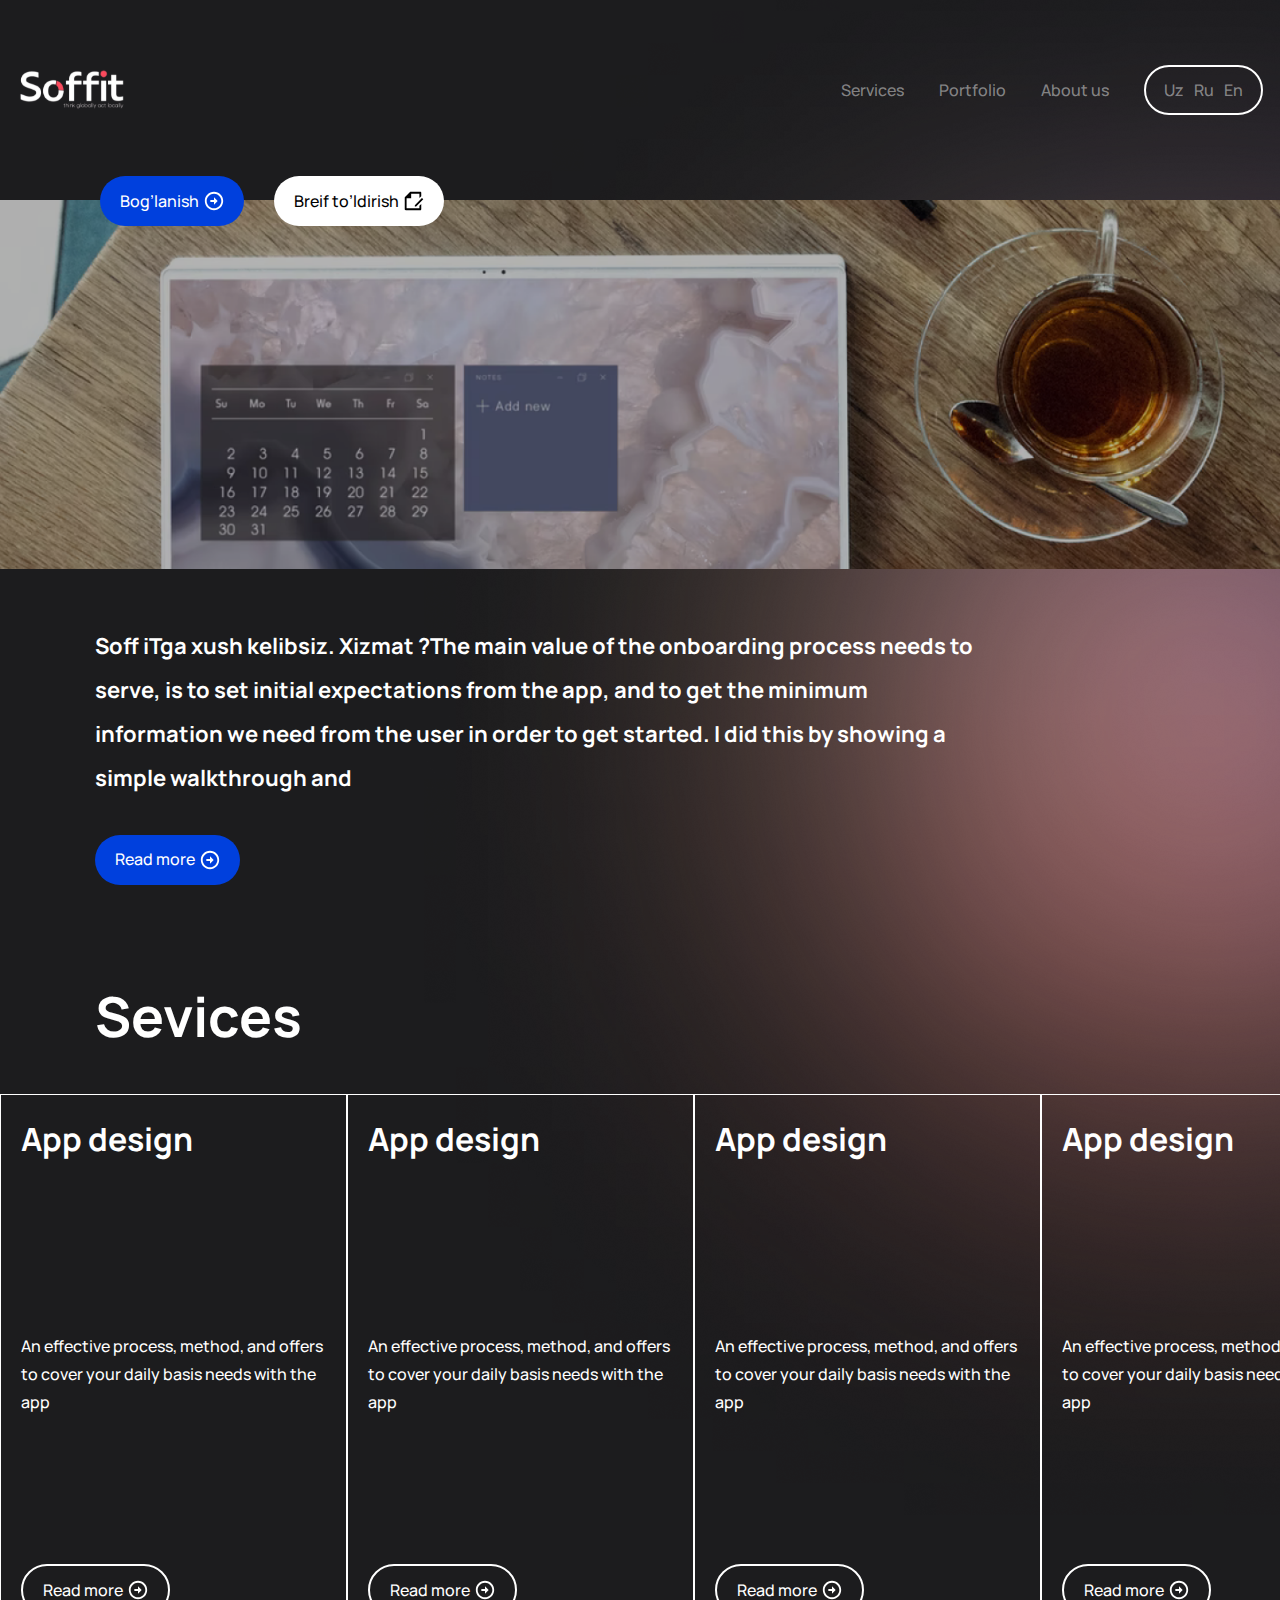
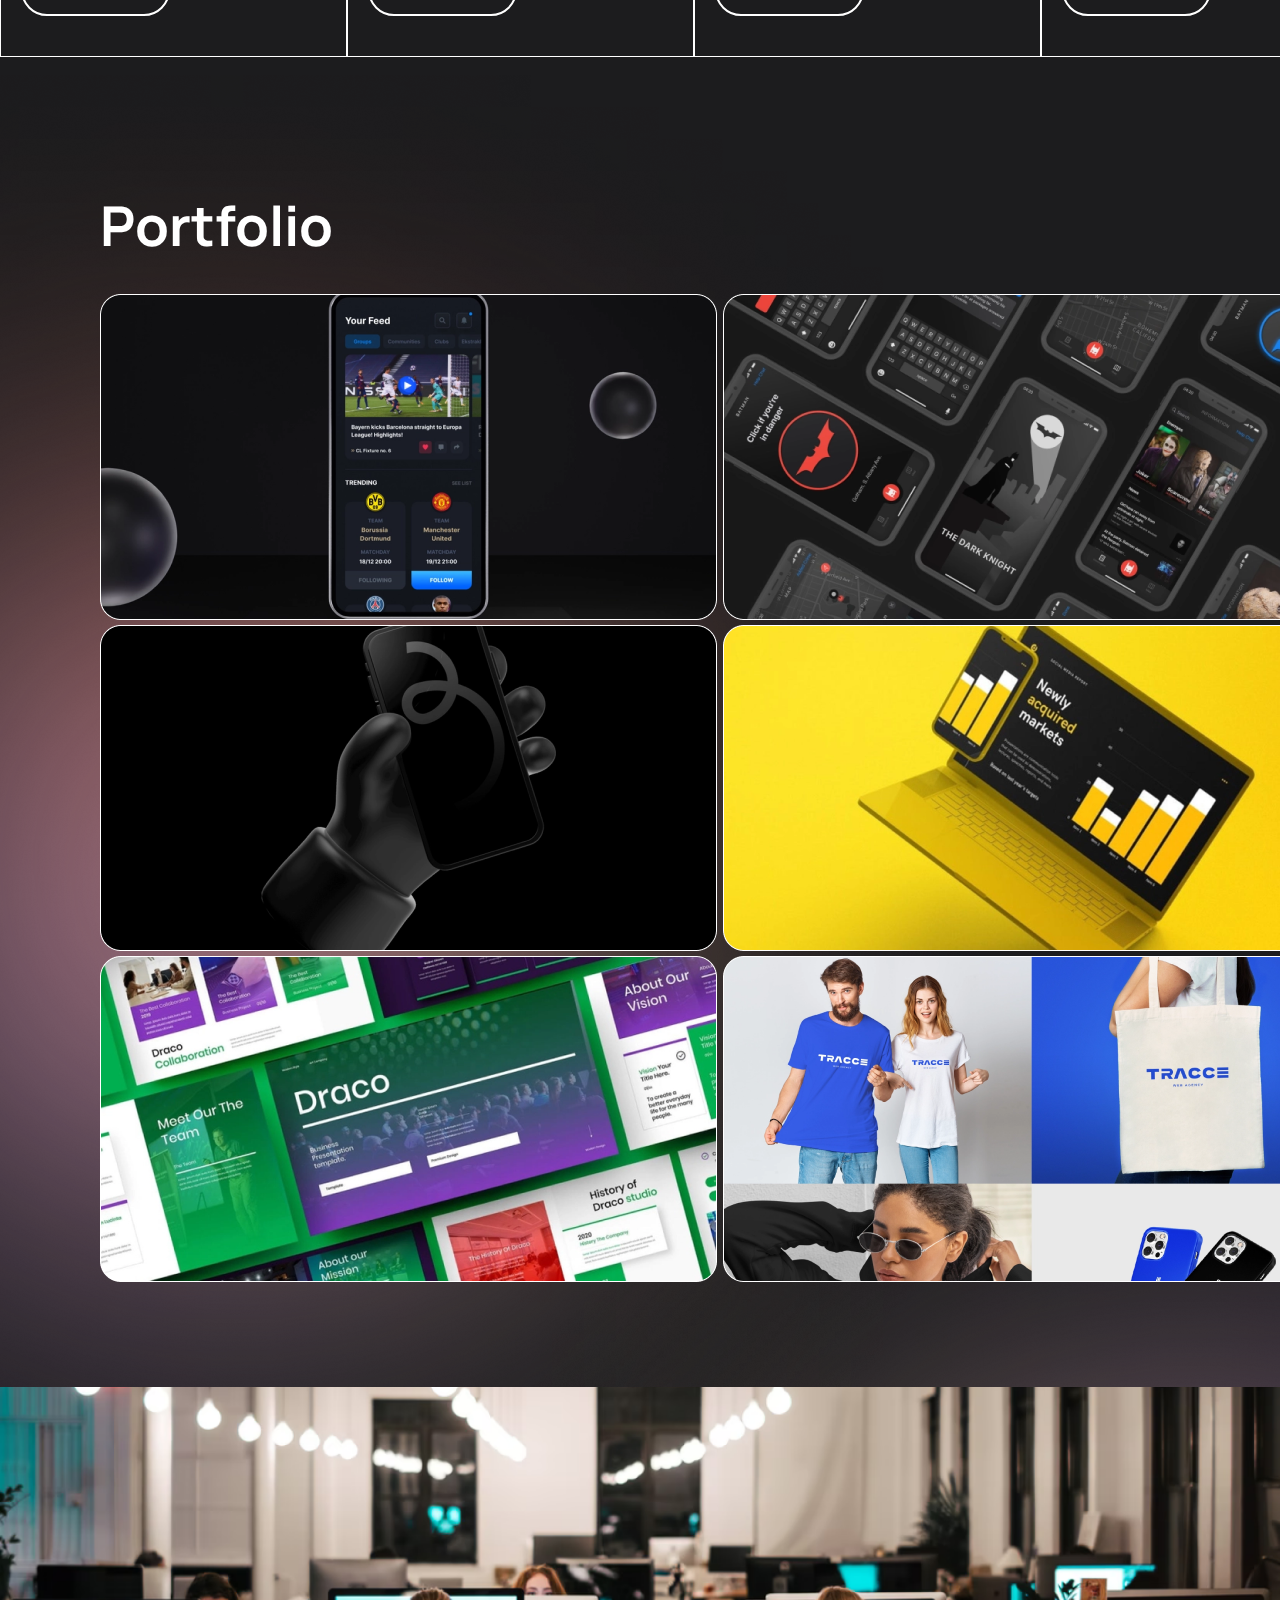
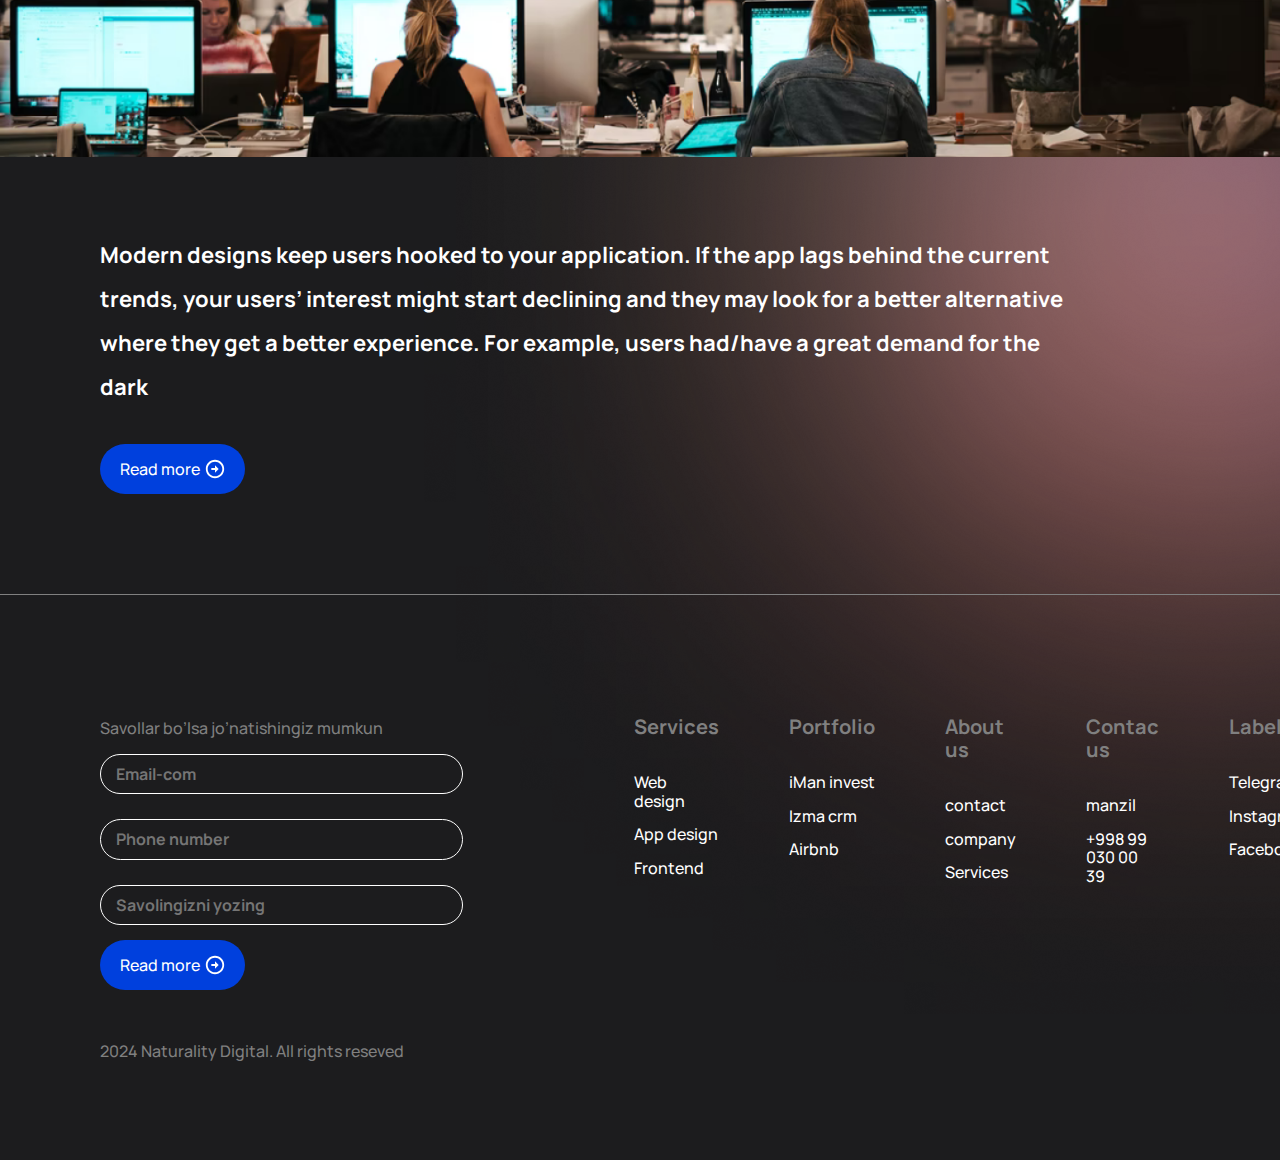
==== index.html @ 3467194e "rof:bacraund" ====
<!DOCTYPE html>
<html lang="en">
<head>
    <meta charset="UTF-8">
    <meta name="viewport" content="width=device-width, initial-scale=1.0">
    <title>soffit_web</title>
    <link rel="icon" href="static/png/favicon.ico">
    <link rel="stylesheet" href="css/normalize.css">
    <link rel="stylesheet" href="css/global.css">
    <link rel="stylesheet" href="css/style.css">
    <!-- favicon html -->
</head>
<body>
    <header>
        <nav>
            <div class="container">
                <div class="header_nav">
                <div class="card_nav">
                    <div class="card_left">
                        <img src="static/svg/logo-removebg 1.svg" alt="logo">
                    </div>
                    <div class="card_right">
                        <li><a href="#">Services</a></li>
                        <li><a href="soffit-page.html">Portfolio</a></li>
                        <li><a href="#">About us</a></li>
                        <div class="right_lag">
                            <span>Uz</span>
                            <span>Ru</span>
                            <span>En</span>
                        </div>
                    </div>
                </div>
                <div class="btn">
                    <button class="btn_blue">Bog’lanish <img src="static/svg/strelka.svg" alt="strelka"></button>
                    <button class="btn_white">Breif to’ldirish <img src="static/svg/docment.svg" alt="docment"></button>
                </div>
            </div>
            </div>
        </nav>
        <div class="img_nav">
            <img src="static/png/Rectangle 11.png" alt="img">
        </div>
        <div class="container">
        <div class="nav_bottom">
            <div class="nav_title">
                <div class="nav_text">
                    <p>Soff iTga xush kelibsiz. Xizmat ?The main value of the onboarding process needs to serve, is to set initial expectations from the app, and to get the minimum information we need from the user in order to get started. I did this by showing a simple walkthrough and </p>
                </div>
                <div class="nav_button">
                    <button class="btn_blue">Read more<img src="static/svg/strelka.svg" alt="strelka"></button>
                </div>
            </div>
        </div>
        <div class="card_img">
            <img src="static/png/Rectangle (2).png" alt="bacraund">
            </div>
        </div>
    
    </header>
    <main>
        <div class="container">
            <div class="main_text">
            <h2>Sevices</h2>
        </div>
        </div>
        <div class="card_owerd">
        <div class="overflow">
            <div class="block">
                <div class="block_top">
                    <h2>App design</h2>
                </div>
                <div class="block_midle">
                    <p>An effective process, method, and offers to cover your daily basis needs with the app</p>
                </div>
                <div class="block_bottom">
                    <button>Read more <img src="static/svg/strelka.svg" alt="strelka"></button>
                </div>
            </div>
            <div class="block">
                <div class="block_top">
                    <h2>App design</h2>
                </div>
                <div class="block_midle">
                    <p>An effective process, method, and offers to cover your daily basis needs with the app</p>
                </div>
                <div class="block_bottom">
                    <button>Read more <img src="static/svg/strelka.svg" alt="strelka"></button>
                </div>
            </div>
            <div class="block">
                <div class="block_top">
                    <h2>App design</h2>
                </div>
                <div class="block_midle">
                    <p>An effective process, method, and offers to cover your daily basis needs with the app</p>
                </div>
                <div class="block_bottom">
                    <button>Read more <img src="static/svg/strelka.svg" alt="strelka"></button>
                </div>
            </div>
            <div class="block">
                <div class="block_top">
                    <h2>App design</h2>
                </div>
                <div class="block_midle">
                    <p>An effective process, method, and offers to cover your daily basis needs with the app</p>
                </div>
                <div class="block_bottom">
                    <button>Read more <img src="static/svg/strelka.svg" alt="strelka"></button>
                </div>
            </div>
            <div class="block">
                <div class="block_top">
                    <h2>App design</h2>
                </div>
                <div class="block_midle">
                    <p>An effective process, method, and offers to cover your daily basis needs with the app</p>
                </div>
                <div class="block_bottom">
                    <button>Read more <img src="static/svg/strelka.svg" alt="strelka"></button>
                </div>
            </div>
            <div class="block">
                <div class="block_top">
                    <h2>App design</h2>
                </div>
                <div class="block_midle">
                    <p>An effective process, method, and offers to cover your daily basis needs with the app</p>
                </div>
                <div class="block_bottom">
                    <button>Read more <img src="static/svg/strelka.svg" alt="strelka"></button>
                </div>
            </div>
            <div class="block">
                <div class="block_top">
                    <h2>App design</h2>
                </div>
                <div class="block_midle">
                    <p>An effective process, method, and offers to cover your daily basis needs with the app</p>
                </div>
                <div class="block_bottom">
                    <button>Read more <img src="static/svg/strelka.svg" alt="strelka"></button>
                </div>
            </div>
            <div class="block">
                <div class="block_top">
                    <h2>App design</h2>
                </div>
                <div class="block_midle">
                    <p>An effective process, method, and offers to cover your daily basis needs with the app</p>
                </div>
                <div class="block_bottom">
                    <button>Read more <img src="static/svg/strelka.svg" alt="strelka"></button>
                </div>
            </div>
            <div class="block">
                <div class="block_top">
                    <h2>App design</h2>
                </div>
                <div class="block_midle">
                    <p>An effective process, method, and offers to cover your daily basis needs with the app</p>
                </div>
                <div class="block_bottom">
                    <button>Read more <img src="static/svg/strelka.svg" alt="strelka"></button>
                </div>
            </div>
            <div class="block">
                <div class="block_top">
                    <h2>App design</h2>
                </div>
                <div class="block_midle">
                    <p>An effective process, method, and offers to cover your daily basis needs with the app</p>
                </div>
                <div class="block_bottom">
                    <button>Read more <img src="static/svg/strelka.svg" alt="strelka"></button>
                </div>
            </div>
        </div>
    </div>
        <div class="container">
            <div class="Portfolio">
                <div class="top">
                    <h1>Portfolio</h1>
                    <div class="carf_img1">
                        <img src="static/png/Rectangle (2).png" alt="bacraund">
                    </div>
                </div>
                <div class="bottom">
                    <div class="img">
                        <img src="static/png/Component 15.png" alt="">
                        <img src="static/png/Component 7.png" alt="">
                    </div>
                    <div class="img">
                        <img src="static/png/Component 13.png" alt="">
                        <img src="static/png/Component 14.png" alt="">
                    </div>
                    <div class="img">
                        <img src="static/png/Component 16.png" alt="">
                        <img src="static/png/Component 17.png" alt="">
                    </div>
                </div>
            </div>
        </div> 
    </main>
    <div class="fotter_main">
        <div class="main_img">
            <img src="static/png/Rectangle 13.png" alt="img">
        </div>
        <div class="container">
            <div class="card">
            <div class="card_text">
                <p>Modern designs keep users hooked to your application. If the app lags behind the current trends, your users’ interest might start declining and they may look for a better alternative where they get a better experience. For example, users had/have a great demand for the dark  </p>
            </div>
            <div class="card_button">
                <button class="btn_blue">Read more<img src="static/svg/strelka.svg" alt="strelka"></button>
            </div>
        </div>
        <div class="card_img2">
        <img src="static/png/Rectangle (2).png" alt="bacraund">
    </div>
        </div>
    </div>

    <footer>
        <div class="container">

            <div class="footer_top">
                <form action="">
                <div class="card1">
                    <p>Savollar bo’lsa jo’natishingiz mumkun</p>
                    <div class="card_input">
                    <input type="email" placeholder="Email-com">
                    <input type="tel" placeholder="Phone number">
                    <input type="text" placeholder="Savolingizni yozing">
                </div>
                    <div class="card_button">
                        <button class="btn_blue">Read more<img src="static/svg/strelka.svg" alt="strelka"></button>
                    </div>
                </div>
                </form>
                
                <div class="card2">
                    <p>Services</p>
                    <a href="#">Web design</a>
                    <a href="#">App design</a>
                    <a href="#">Frontend</a>
                </div>
                <div class="card2">
                    <p>Portfolio</p>
                    <a href="#">iMan invest</a>
                    <a href="#">Izma crm</a>
                    <a href="#">Airbnb</a>
                </div>
                <div class="card2">
                    <p>About us</p>
                    <a href="#">contact</a>
                    <a href="#">company</a>
                    <a href="#">Services</a>
                </div>
                <div class="card2">
                    <p>Contac us</p>
                    <a href="#">manzil</a>
                    <a href="tel:+998 99 030 00 39">+998 99 030 00 39</a>
                </div>
                <div class="card2">
                    <p>Label</p>
                    <a href="#">Telegram</a>
                    <a href="#">Instagram</a>
                    <a href="#">Facebook</a>
                </div>
            </div>
            <div class="footer_bottom">
                <span>2024 Naturality Digital. All rights reseved</span>
            </div>
        </div>
    </footer>
 
</body>
</html>
---- css/global.css ----
/* manrope-500 - latin */
@font-face {
    font-display: swap; /* Check https://developer.mozilla.org/en-US/docs/Web/CSS/@font-face/font-display for other options. */
    font-family: 'Manrope_500';
    font-style: normal;
    font-weight: 500;
    src: url('../css/font_Manrope/manrope-v15-latin-500.woff2') format('woff2'); /* Chrome 36+, Opera 23+, Firefox 39+, Safari 12+, iOS 10+ */
  }
  /* manrope-700 - latin */
  @font-face {
    font-display: swap; /* Check https://developer.mozilla.org/en-US/docs/Web/CSS/@font-face/font-display for other options. */
    font-family: 'Manrope_700';
    font-style: normal;
    font-weight: 700;
    src: url('../css/font_Manrope/manrope-v15-latin-700.woff2') format('woff2'); /* Chrome 36+, Opera 23+, Firefox 39+, Safari 12+, iOS 10+ */
  }
body{
    background-color:rgba(28, 28, 30, 1);
}
.container{
    max-width: 1440px;
    margin: 0px auto;
}
li{
    list-style: none;
}
a{
    text-decoration: none;
    font-family: 'Manrope_500';
}
::-webkit-scrollbar {
    height: 5px;
  }
  
  /* Track */
  ::-webkit-scrollbar-track {
    background-color:rgba(240, 248, 255, 0);
  }
  /* Handle */
  ::-webkit-scrollbar-thumb {
    background: #ffffff37; 
    border-radius: 10px;   
  }
  .overflow {
    display: flex;
    align-items:center;
    overflow-x: scroll;
    width: 100%;
    
  }
  .card_owerd{
    width: 100%;
    margin: 0 auto;
  }
---- css/style.css ----
.header_nav{
    position: relative;
  }
.card_nav{
    display: flex;
    justify-content: center;
    gap: 717px;
    align-items: center;
    margin-top: 65px;
    margin-bottom: 85px;
}
.card_right{
    display: flex;
    align-items: center;
    gap: 35px;
}

.card_right li a{
    font-size: 16px;
    color:rgba(255, 255, 255, 0.464);
    transition: all 0.5s ease;
}
.card_right li a:hover{
    color: #fff;
}
.right_lag{
    display: flex;
    align-items: center;
    gap: 10px;
    border:2px solid rgba(255, 255, 255, 1);
    padding: 14px 18px;
    border-radius: 75px;
}
.right_lag span{
    cursor: pointer;
    font-family: 'Manrope_500';
    color:rgba(255, 255, 255, 0.464);
    transition: all 0.5s ease;
}
.right_lag span:hover{
    color: #fff;
}
.img_nav img{
    width: 100%;
    margin: 0px auto;
    box-sizing: border-box;
    z-index: 1;
}
.btn{
    display: flex;
    align-items:center;
    gap: 30px;
    position: absolute;
    top: 111px;
    left: 100px;
}
.btn button{
    display: flex;
    align-items:center;
    gap: 5px;
}
.btn_blue{
    display: flex;
    align-items:center;
    gap: 5px;
    background-color: rgba(0, 64, 221, 1);
    border:none;
    padding: 15px 20px 15px 20px;
    border-radius:50px;
    transition: all 0.5s ease;
    color: #fff;
    font-size: 16px;
    font-family: 'Manrope_500';
}
.btn_blue:hover{
    cursor: pointer;
    box-shadow: -1.5px 2.5px 9px 10px #879bff3c;
}
.btn_white{
    background-color: rgba(255, 255, 255, 1);
    border:none;
    padding: 15px 20px 15px 20px;
    border-radius:50px;
    transition: all 0.5s ease;
    color: rgba(0, 0, 0, 1);
    font-size: 16px;
    font-family: 'Manrope_500';
}
.btn_white:hover{
    cursor: pointer;
    box-shadow: -1.5px 2.5px 9px 10px #ffffff3c;
}
.nav_bottom{
    margin-left: 95px;
    margin-top: 50px;
}
.nav_text{
    width: 76%;
    line-height: 44px;
    margin-bottom: 35px;
}
.nav_text p{
    font-size: 22px;
    font-family: 'Manrope_700';
    color:#fff;
}
/* main */
.main_text{
    margin-left: 95px;
    margin-top: 100px;
}
.main_text h2{
    color:rgba(255, 255, 255, 1);
    font-family: 'Manrope_700';
    font-size: 55px;
}
.overflow .block{
    width: 406px;
    border:1px solid rgba(255, 255, 255, 1);
    display: flex;
    flex-direction: column;
    gap: 132px;
    margin-bottom: 100px;
}
.block_top h2{
    font-size: 32px;
    font-family: 'Manrope_700';
    color:#fff; 
    margin-left: 20px;
}
.block_midle{
    width: 305px;
    margin-left: 20px;
    margin-right: 20px;
    font-size: 16px;
    font-family: 'Manrope_500';
    color:#fff;
    line-height: 28px;
}
.block_bottom button{
display: flex;
align-items:center;
gap: 5px;
border:2px solid white;
transition: all 0.5s ease;
border-radius:50px;
font-family: 'Manrope_500';
color:#fff;
padding: 14px 20px 14px 20px;
background-color:rgba(0, 0, 0, 0);
margin-left: 20px;
margin-bottom: 40px;
}
.block_bottom button:hover{
    cursor: pointer;
    box-shadow: -1.5px 2.5px 9px 10px #ffffff3c;
}
.top h1{
    color:rgba(255, 255, 255, 1);  
    font-family: 'Manrope_700'; 
    font-size: 55px;
    margin-left: 100px;
  }
  .bottom .img{
    margin-left: 100px;
    display: flex;
    align-items: center;
    gap: 6px;
    margin-bottom: 5px;
  }
.main_img img{
    width: 100%;
    margin: 100px auto;
    z-index: 1;
}
.card{
    margin-left: 100px;
}
.card_text{
    margin-top: -50px;
    width: 84%;
    line-height: 44px;
    margin-bottom: 35px;
}
.card_text p{
    font-size: 22px;
    font-family: 'Manrope_700';
    color:#fff;
}
/* footer */
footer{
    z-index: 1;
    border-top: 1px solid grey;
    margin: 100px 0px 100px 0px;
}
.footer_top{
    margin-top:100px;
    margin-left: 100px;
    display: flex;
    align-items:baseline;
    gap: 70px;

}
.card1 p{
    font-family: 'Manrope_500';
    font-size: 16px;
    color:gray;
}
.card_input{
    width: 363px;
    display: flex;
    flex-direction: column;
    gap: 10px;
}
.card_input input{
    padding: 10px 15px;
    border:1px solid rgba(255, 255, 255, 1);
    background-color:rgba(255, 0, 0, 0);
    border-radius:50px;
    color:#fff;
    font-family: 'Manrope_700';
    margin-bottom: 15px;
}
.card1{
    margin-right: 101px;
}
.card2{
    display: flex;
    flex-direction: column;
    gap: 15px;
}
.card2 p{
    color:grey;
    font-family: 'Manrope_700';
    font-size: 20px;
}
.card2 a{
    color:#fff;
    transition: all 0.5s ease;
    font-size: 16px;
}
.card2 a:hover{
    color:rgba(255, 255, 255, 0.464); 
}

.footer_bottom{
    margin: 52px 0px 0px 100px;
    color:gray;
    font-family: 'Manrope_500';
}
.card_img{
    position:relative;
    z-index: -10;
    top: -940px;
}
.card_img img{
    top: 50px;
    left: 344px;
    position: absolute;
}
.carf_img1{
    position: relative;
}
.carf_img1 img{
    transform: rotate(180deg);
    position: absolute;
    z-index: -10;
    left: -20px;
    top: -300px;
}
.card_img2{
    position: relative;
z-index: -10;
}
.card_img2 img{
    position: absolute;
    top: -1000px;
    left: 344px;
}
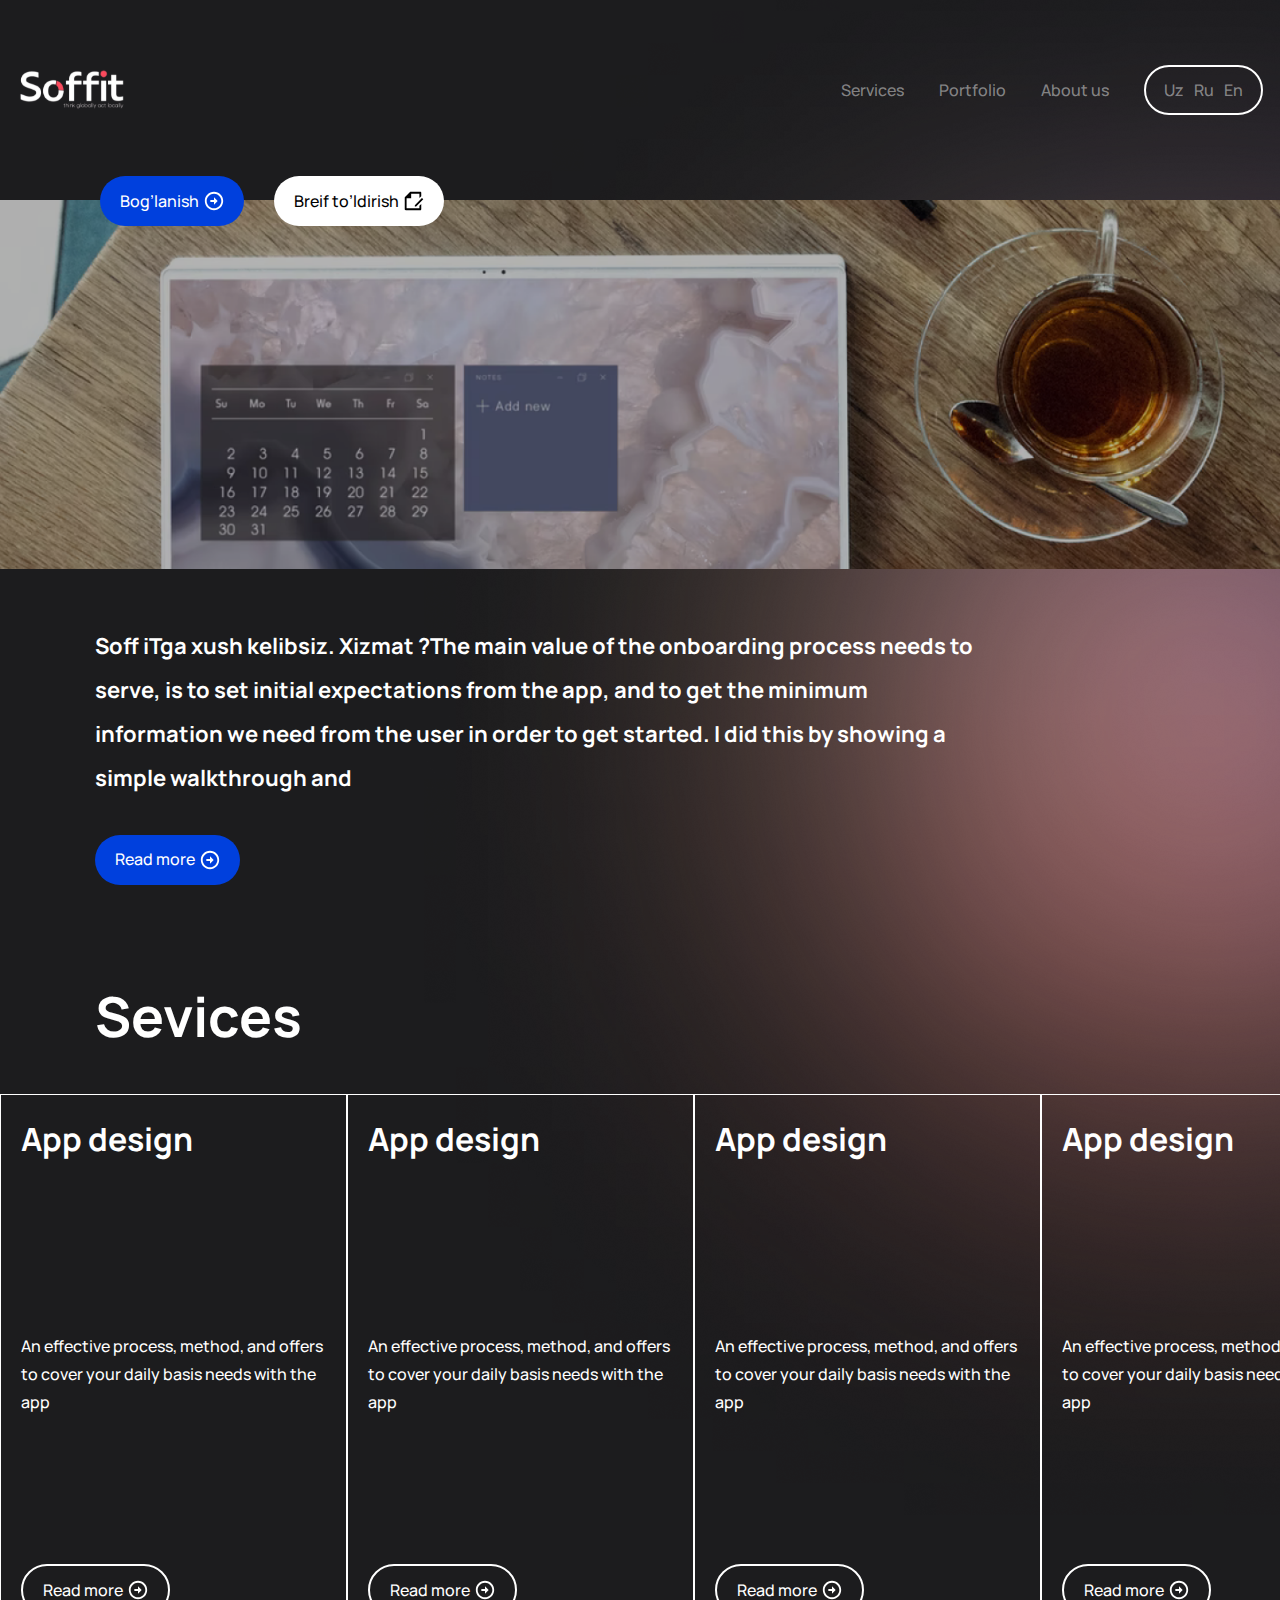
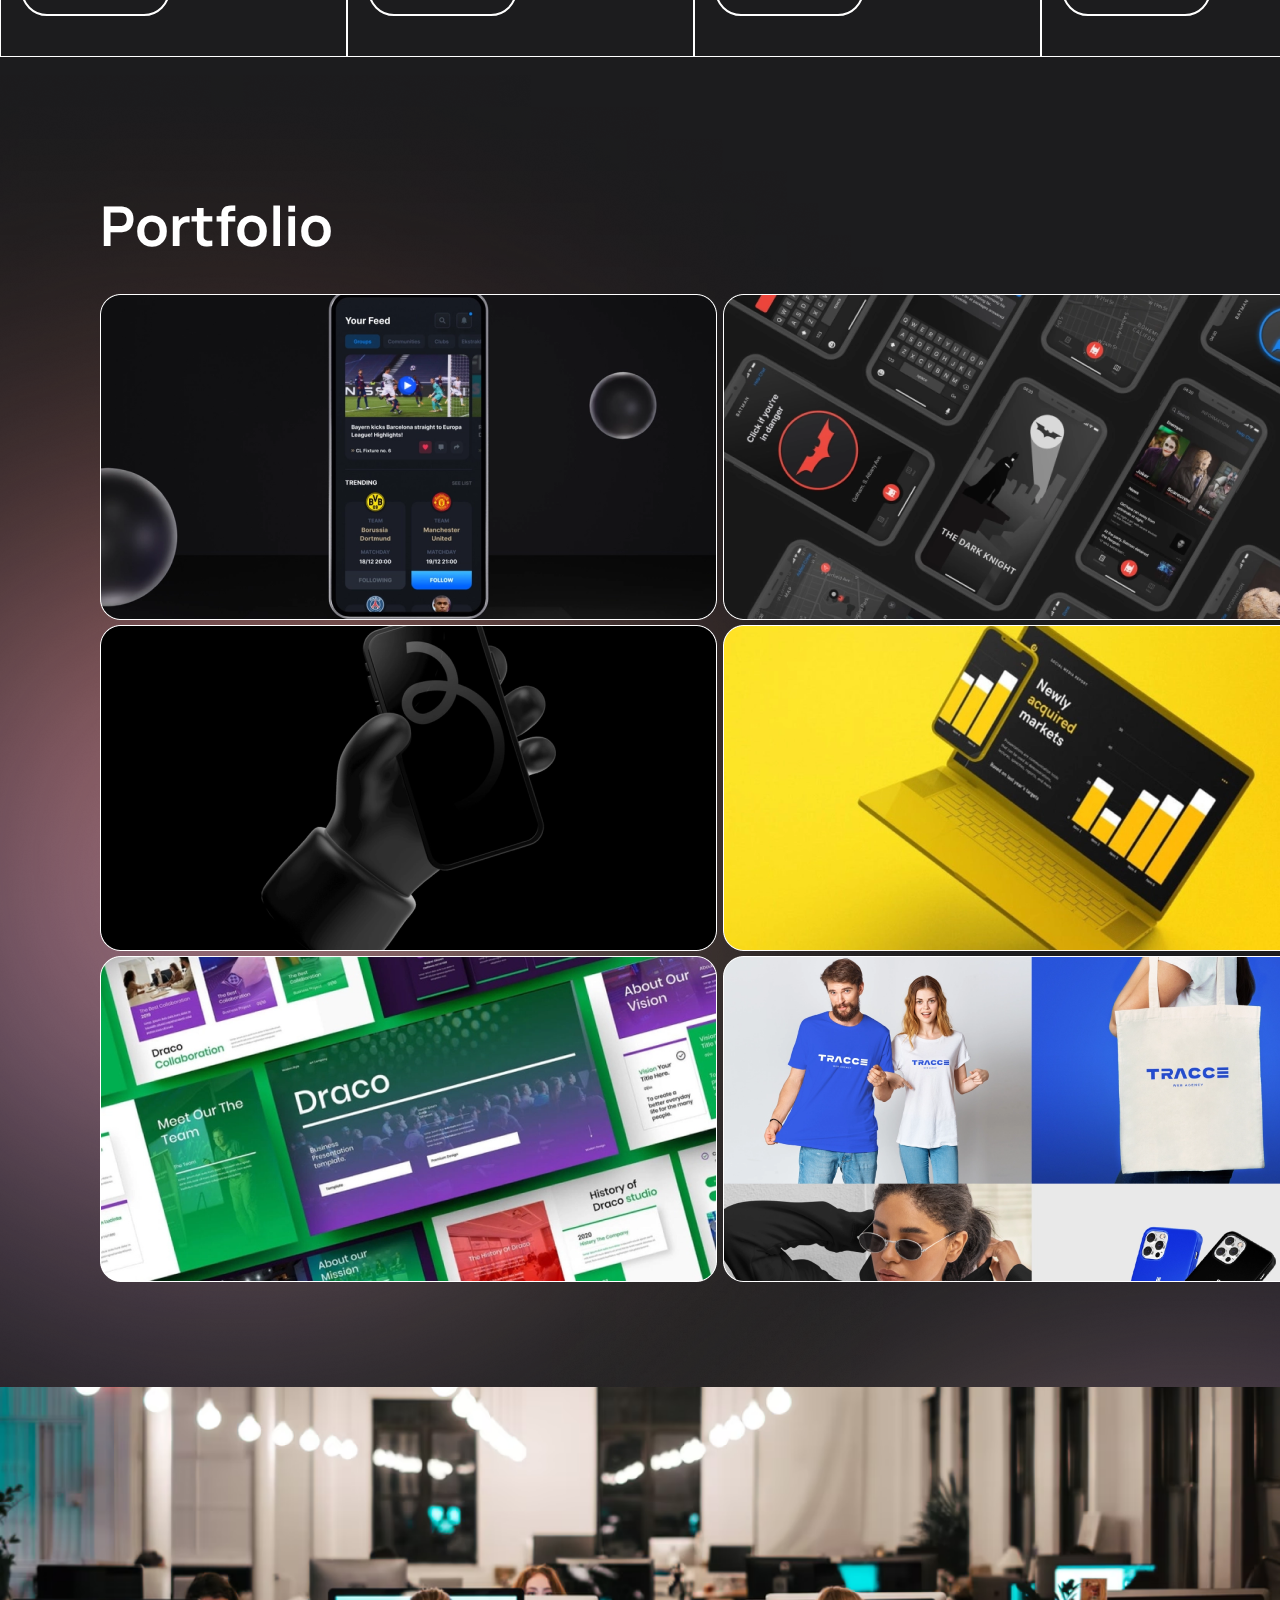
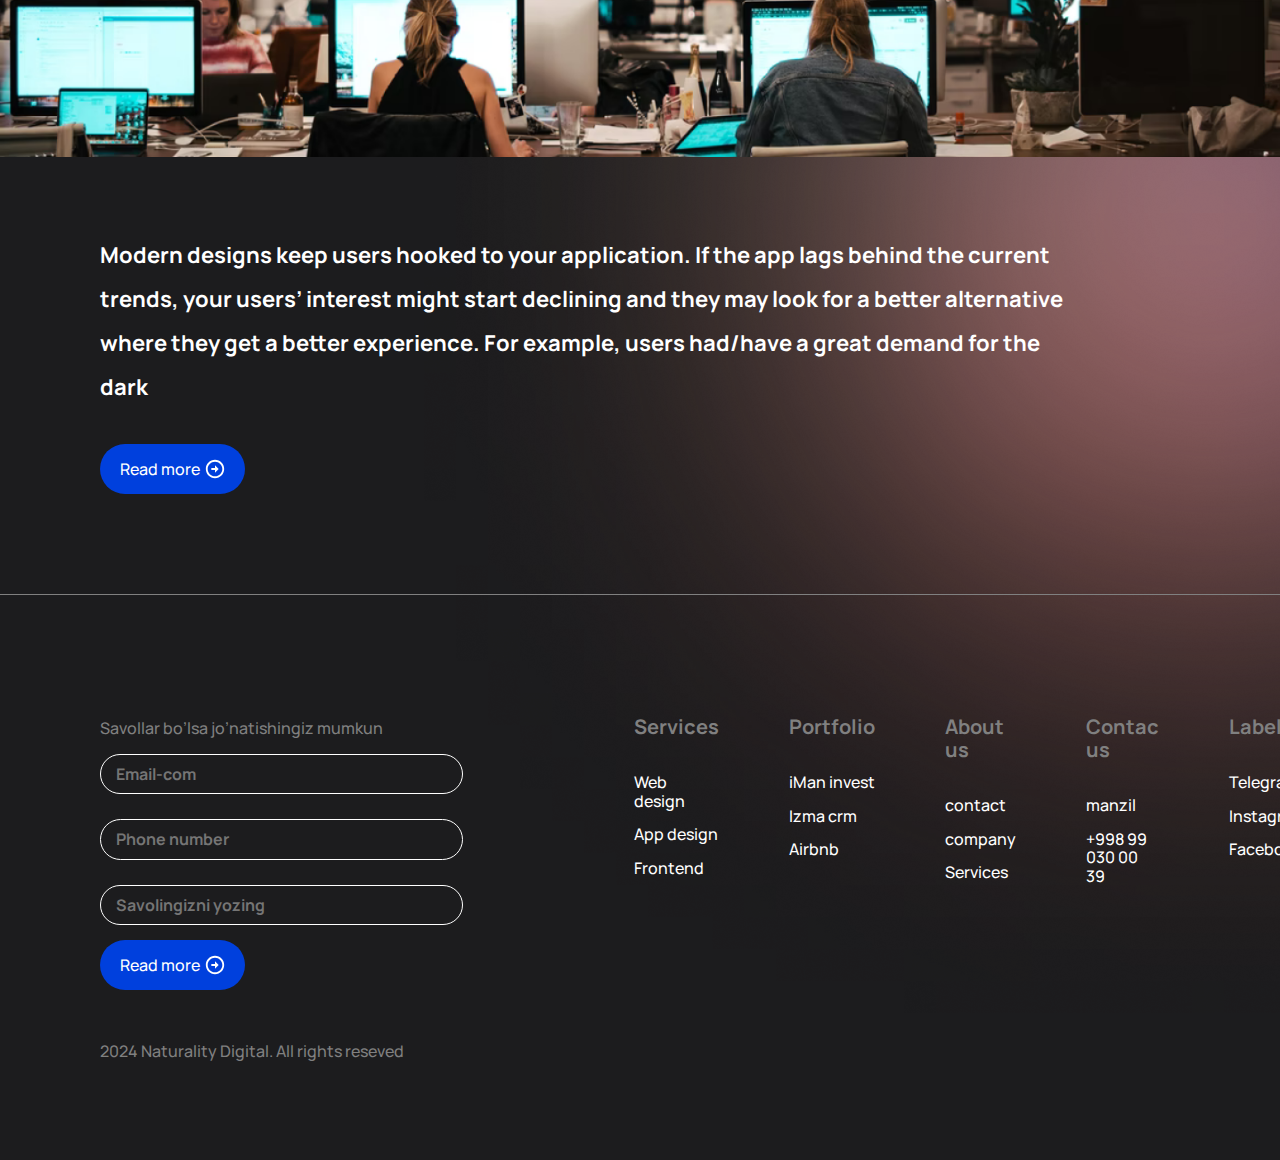
==== commit 8465b22d: "rof:bacraund" ====
--- a/index.html
+++ b/index.html
@@ -274,6 +274,5 @@
             </div>
         </div>
     </footer>
- 
 </body>
 </html>--- a/css/style.css
+++ b/css/style.css
@@ -275,6 +275,6 @@
 }
 .card_img2 img{
     position: absolute;
-    top: -1000px;
+    bottom:-600px;
     left: 344px;
 }
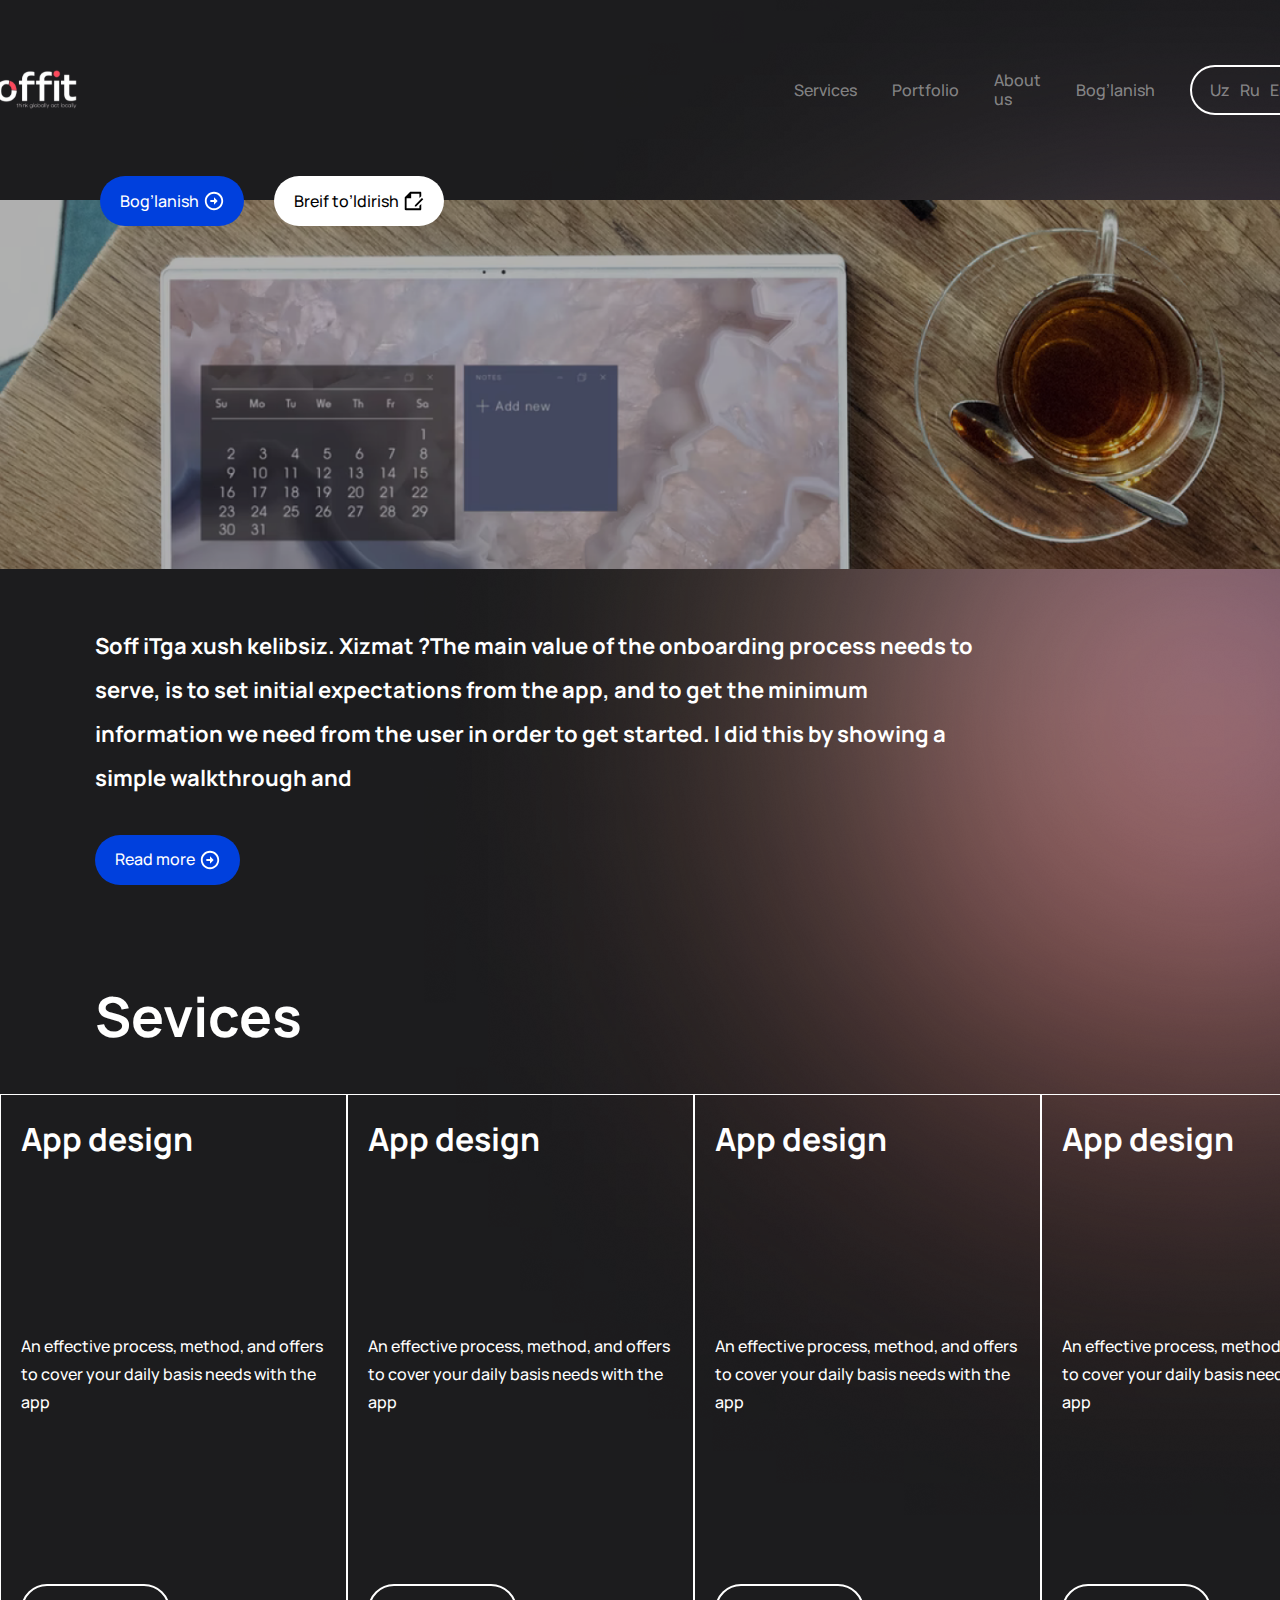
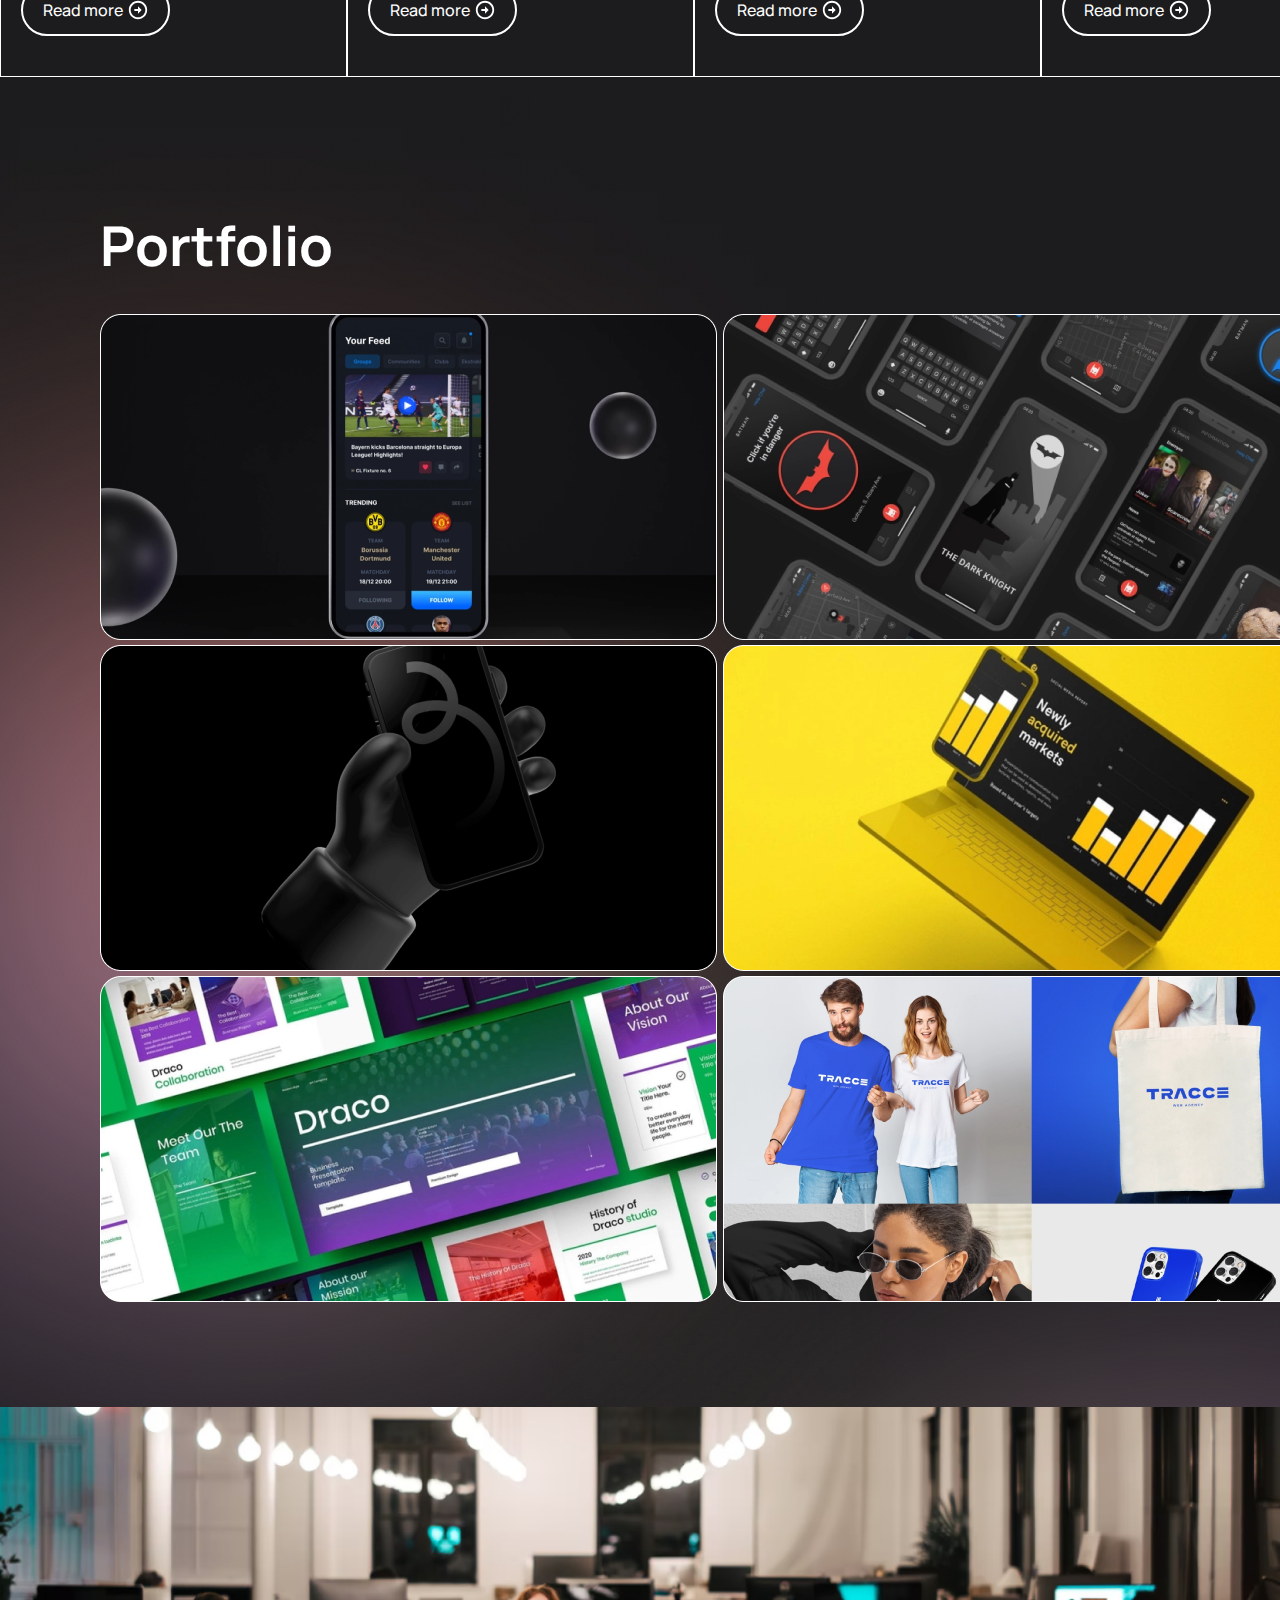
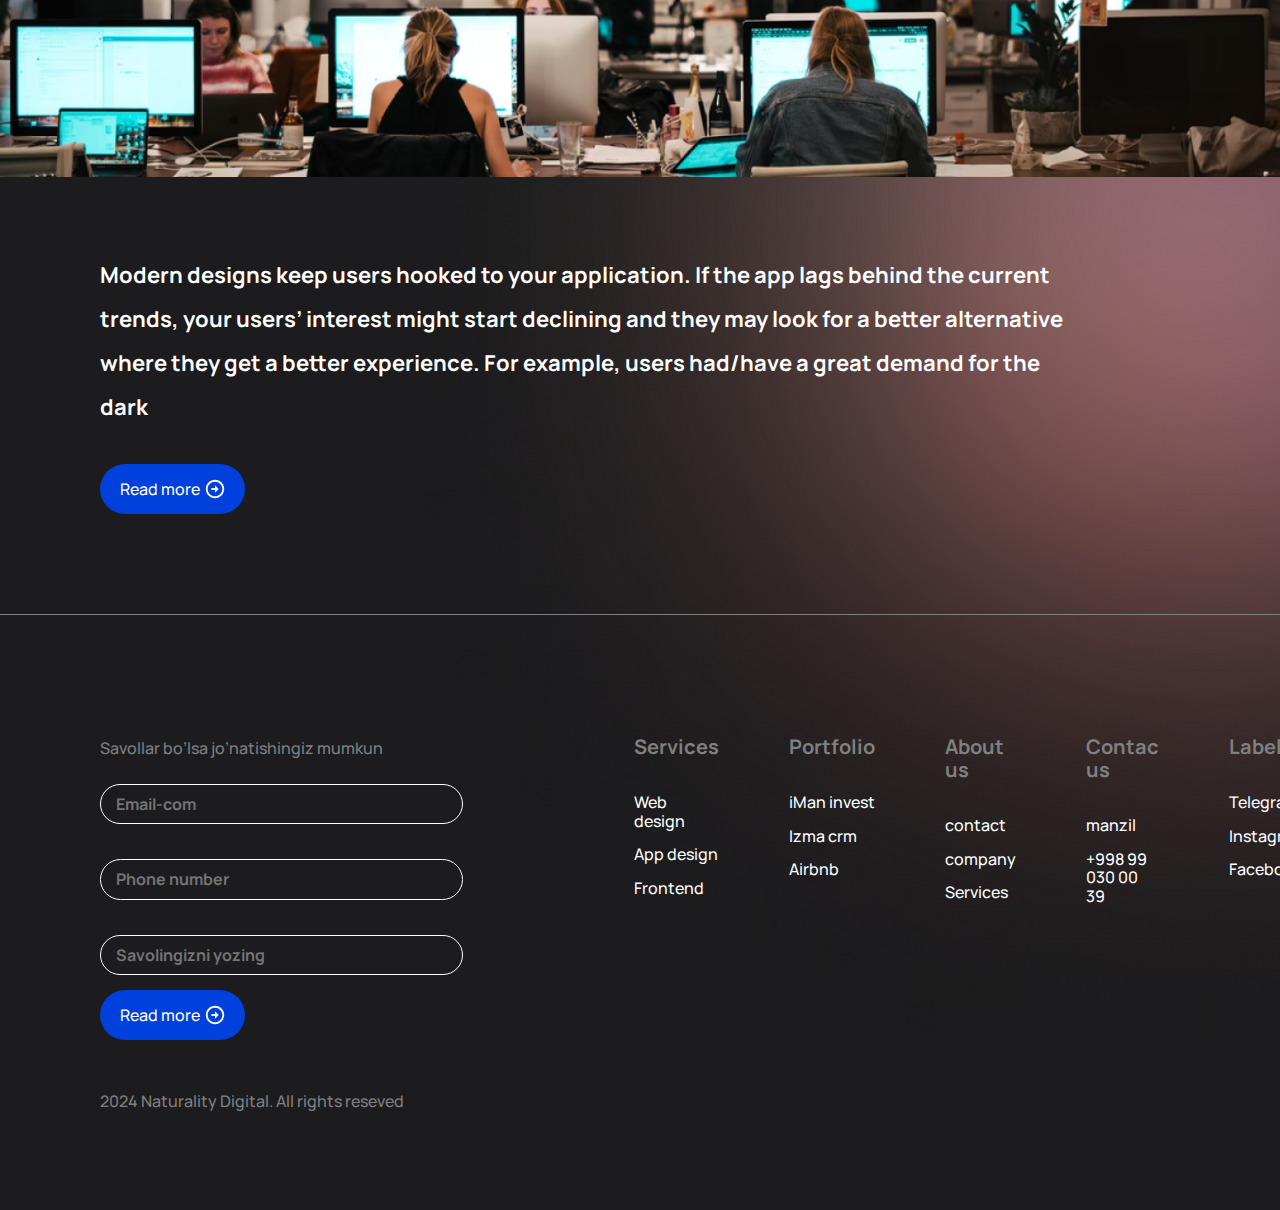
==== commit a35ef669: "rof:toliq web sayt" ====
--- a/index.html
+++ b/index.html
@@ -1,5 +1,6 @@
 <!DOCTYPE html>
 <html lang="en">
+
 <head>
     <meta charset="UTF-8">
     <meta name="viewport" content="width=device-width, initial-scale=1.0">
@@ -10,6 +11,7 @@
     <link rel="stylesheet" href="css/style.css">
     <!-- favicon html -->
 </head>
+
 <body>
     <header>
         <nav>
@@ -17,12 +19,13 @@
                 <div class="header_nav">
                 <div class="card_nav">
                     <div class="card_left">
-                        <img src="static/svg/logo-removebg 1.svg" alt="logo">
+                        <a href="index.html"><img src="static/svg/logo-removebg 1.svg" alt="logo"></a>
                     </div>
                     <div class="card_right">
-                        <li><a href="#">Services</a></li>
-                        <li><a href="soffit-page.html">Portfolio</a></li>
-                        <li><a href="#">About us</a></li>
+                        <li><a href="soffit-page.html">Services</a></li>
+                        <li><a href="portfolio_page.html">Portfolio</a></li>
+                        <li><a href="ABOUT_PAGE.html">About us</a></li>
+                        <li><a href="bog'lanish_page.html">Bog’lanish</a></li>
                         <div class="right_lag">
                             <span>Uz</span>
                             <span>Ru</span>
@@ -181,7 +184,7 @@
             <div class="Portfolio">
                 <div class="top">
                     <h1>Portfolio</h1>
-                    <div class="carf_img1">
+                    <div class="card_img11">
                         <img src="static/png/Rectangle (2).png" alt="bacraund">
                     </div>
                 </div>
--- a/css/global.css
+++ b/css/global.css
@@ -34,6 +34,7 @@
   
   /* Track */
   ::-webkit-scrollbar-track {
+
     background-color:rgba(240, 248, 255, 0);
   }
   /* Handle */
--- a/css/style.css
+++ b/css/style.css
@@ -104,6 +104,15 @@
     font-size: 22px;
     font-family: 'Manrope_700';
     color:#fff;
+}
+.nav_text p a{
+    font-size: 22px;
+    font-family: 'Manrope_700';
+    
+    color:#0d0de7;
+}
+.nav_text p a:hover{
+    text-decoration: underline;
 }
 /* main */
 .main_text{
@@ -259,10 +268,10 @@
     left: 344px;
     position: absolute;
 }
-.carf_img1{
-    position: relative;
-}
-.carf_img1 img{
+.card_img11{
+    position: relative;
+}
+.card_img11 img{
     transform: rotate(180deg);
     position: absolute;
     z-index: -10;
@@ -278,3 +287,386 @@
     bottom:-600px;
     left: 344px;
 }
+
+.card_img33{
+    position:relative;
+    z-index: -10;
+    top: 40px;
+}
+.card_img33 img{
+    left: 344px;
+    position: absolute;
+}
+.card_img44{
+    position: relative;
+    bottom:-20px;
+}
+.card_img44 img{
+    position: absolute;
+    z-index: -10;
+    left: -20px;
+    bottom:-150px;
+}
+
+.card_img12{
+    position: relative;
+}
+.card_img12 img{
+    position: absolute;
+    z-index: -10;
+    left: 344px;
+    top: -300px;
+}
+.link_img{
+    position: relative;
+}
+.link_buttom{
+    position: absolute;
+    display: flex;
+    align-items: center;
+    justify-content: space-around;
+    bottom: 30px;
+    margin-left: 25px;
+    gap: 122px;
+    padding: 1px 20px;
+    backdrop-filter: blur(20px);
+    border-radius: 66px;
+}
+.link_buttom p{ 
+    font-family: 'Manrope_700';
+    font-size: 20px;
+    color: #fff;
+}
+.block_bottom-1 button {
+    display: flex;
+    align-items: center;
+    gap: 5px;
+    border: 2px solid white;
+    transition: all 0.5s ease;
+    border-radius: 50px;
+    font-family: 'Manrope_500';
+    font-size: 16px;
+    color: #fff;
+    padding: 10px 16px 10px 16px;
+    background-color: rgba(0, 0, 0, 0);
+    margin-left: 20px;
+}
+.block_bottom-1 button:hover {
+    cursor: pointer;
+    box-shadow: -1.5px 2.5px 9px 10px #ffffff3c;
+}
+
+
+.overflow .block_1{
+    margin-left: 40px;
+    margin-bottom: 30px;
+}
+.form-inner{
+    position: relative;
+}
+.border_nav{
+    border-bottom: 2px solid rgba(255, 255, 255, 0.444);
+}
+.form-inner form .field input{
+    font-family: 'Manrope_500';
+    outline: none;
+    background-color: #393939;
+    border: 1px solid lightgrey;
+    border-bottom-width: 2px;
+    font-size: 17px;
+    transition: all 0.3s ease;
+    color: #fff;
+    border-radius: 25px;
+  }
+  .form-inner form .field .field_1{
+    width: 393px;
+  }
+  .form-inner form .field .field_2{
+    width: 288px;
+  }
+  .form-inner form .field .field_3{
+    width: 338px;
+  }
+  .form-inner form .field .field_4{
+    width: 338px;
+    margin-left: -52px;
+  }
+  .form-inner form .field input:focus{
+    border-color: rgba(150,102,188,1);
+    /* box-shadow: inset 0 0 3px #fb6aae; */
+  }
+  .form-inner form .field input::placeholder{
+    color: rgba(255, 255, 255, 0.607);
+    transition: all 0.3s ease;
+  }
+  form .field input:focus::placeholder{
+    color: rgba(255, 255, 255, 0.87);
+  }
+  .form-inner form .pass-link{
+    margin-top: 5px;
+  }
+  .form-inner form .signup-link{
+    text-align: center;
+    margin-top: 30px;
+  }
+  .form-inner form .pass-link a,
+  .form-inner form .signup-link a{
+    color: #fa4299;
+    text-decoration: none;
+  }
+  .form-inner form .pass-link a:hover,
+  .form-inner form .signup-link a:hover{
+    text-decoration: underline;
+  }
+  .block{
+      display: flex;
+      gap: 30px;
+  }
+  .top p{
+      font-size: 30px;
+      font-family: 'Manrope_700';
+      font-weight: bold;
+  }
+  .border{
+      border-bottom: 3px solid rgba(118,169,222,1);
+  margin-top: -28px;
+  margin-bottom: 30px;
+  width: 35px;
+  }
+  
+  label{
+      font-size: 15px;
+         font-family: 'Manrope_700';
+         color: aliceblue;
+      font-weight:bold;
+      margin-top: 30px;
+      margin-bottom: 20px;
+  }
+  input{
+      margin: 10px 0px;
+  }
+  .input_1{
+      display: flex;
+      align-items: center;
+      gap: 18px;
+      margin: 10px 0px;
+      justify-content: start;
+  }
+  .p1{
+      font-size: 25px;
+      font-family: 'Manrope_700';
+      font-weight: bold;
+      margin-bottom: -10px;
+  }
+  
+  .rad-label {
+      display: flex;
+      align-items: center;
+    
+      border-radius: 100px;
+      padding: 14px 16px;
+      margin: 10px 0;
+    
+      cursor: pointer;
+      transition: .3s;
+    }
+    
+    .rad-label:hover,
+    .rad-label:focus-within {
+      background: hsla(0, 0%, 80%, .14);
+    }
+    
+    .rad-input {
+      position: absolute;
+      left: 0;
+      top: 0;
+      width: 1px;
+      height: 1px;
+      opacity: 0;
+      z-index: -1;
+    }
+    
+    .rad-design {
+      width: 16px;
+      height: 16px;
+      border-radius: 100px;
+    
+      background: linear-gradient(to right bottom,  rgba(150,102,188,1), rgba(118,169,222,1));
+      position: relative;
+    }
+    
+    .rad-design::before {
+      content: '';
+    
+      display: inline-block;
+      width: inherit;
+      height: inherit;
+      border-radius: inherit;
+    
+      background: hsl(0, 0%, 90%);
+      transform: scale(1.1);
+      transition: .3s;
+    }
+    
+    .rad-input:checked+.rad-design::before {
+      transform: scale(0);
+    }
+    
+    .rad-text {
+      color: hsl(0, 0%, 60%);
+      margin-left: 14px;
+      letter-spacing: 3px;
+      text-transform: uppercase;
+      font-size: 12px;
+      font-weight: 700;
+      transition: .3s;
+    }
+    
+    .rad-input:checked~.rad-text {
+      color: hsl(0, 0%, 40%);
+    }
+    
+
+
+
+
+
+
+
+
+
+
+    
+    /*the container must be positioned relative:*/
+.custom-select {
+    position: relative;
+    font-family: Arial;
+  }
+  
+  .custom-select select {
+    display: none; /*hide original SELECT element:*/
+  }
+  
+  .select-selected {
+    border: 2px solid #969696;
+    background-color: #393939;
+    border-radius: 25px;
+    width: 287px;
+  }
+  
+  .card_one .select-items {
+    position: absolute;
+    background-color: #393939;
+    border-radius: 10px;
+    margin-top: 10px;
+    width: 357px;
+    margin-left: -83px;
+    top: 100%;
+    left: 0;
+    right: 0;
+    z-index: 99;
+}
+  /*style the arrow inside the select element:*/
+  .select-selected:after {
+    position: absolute;
+    content: "";
+    top: 14px;
+    right: -70px;  
+    border: 6px solid transparent;
+    border-color: #fff transparent transparent transparent;
+  }
+  
+  /*point the arrow upwards when the select box is open (active):*/
+  .select-selected.select-arrow-active:after {
+    border-color: transparent transparent #fff transparent;
+    top: 7px;
+  }
+  
+  /*style the items (options), including the selected item:*/
+  .select-items div,.select-selected {
+    color: #ffffff;
+    padding: 8px 16px;
+    border: 1px solid transparent;
+    border-color: transparent transparent rgba(0, 0, 0, 0.1) transparent;
+    cursor: pointer;
+    user-select: none;
+  }
+  .card_one .select-selected {
+    color: #ffffff;
+    width: 352px;
+    margin-left: -84px;
+    padding: 8px 16px;
+    border: 1px solid transparent;
+    border-color: transparent transparent rgba(0, 0, 0, 0.1) transparent;
+    cursor: pointer;
+    user-select: none;
+  }
+  
+  /*style items (options):*/
+  .select-items {
+    position: absolute;
+    background-color: #393939;
+    border-radius: 10px;
+    margin-top: 10px;
+    width: 290px;
+    top: 100%;
+    left: 0;
+    right: 0;
+    z-index: 99;
+  }
+  
+  /*hide the items when the select box is closed:*/
+  .select-hide {
+    display: none;
+  }
+  
+  .select-items div:hover, .same-as-selected {
+    background-color: rgba(0, 0, 0, 0.1);
+  }
+  .block_bottom{
+    margin-top: 20px;
+  }
+  .block_bottom #w3review{
+    width: 725px;
+    margin-top: 20px;
+    border-radius: 15px;
+    height: 168px;
+    background-color: #393939;
+    color: #fff;
+    font-family: 'Manrope_500';
+    font-size: 20px;
+    margin-bottom: 30px;
+  }
+  .border_raght{
+    position: relative;
+    border-bottom:2px solid rgba(255, 255, 255, 0.444);
+    transform: rotate(90deg);
+    left: 260px;
+    top: -193px;
+    width: 1064px;
+  }
+  .main_nav{
+    display: flex;
+    position: relative;
+  }
+  .main_right{
+    margin-left: -220px;
+  }
+  .card_p{
+    font-family: 'Manrope_700';
+    font-size: 32px;
+    color: rgba(255, 255, 255, 1);
+  }
+  .card_p1{
+    width: 440px;
+    font-size: 16px;
+    color: gray;
+    font-family: 'Manrope_500';
+    line-height: 26px;
+  }
+  .card_img45{
+    transform: rotate(270deg);
+    position:absolute;
+    left: 530px;
+    top: -58px;
+  }